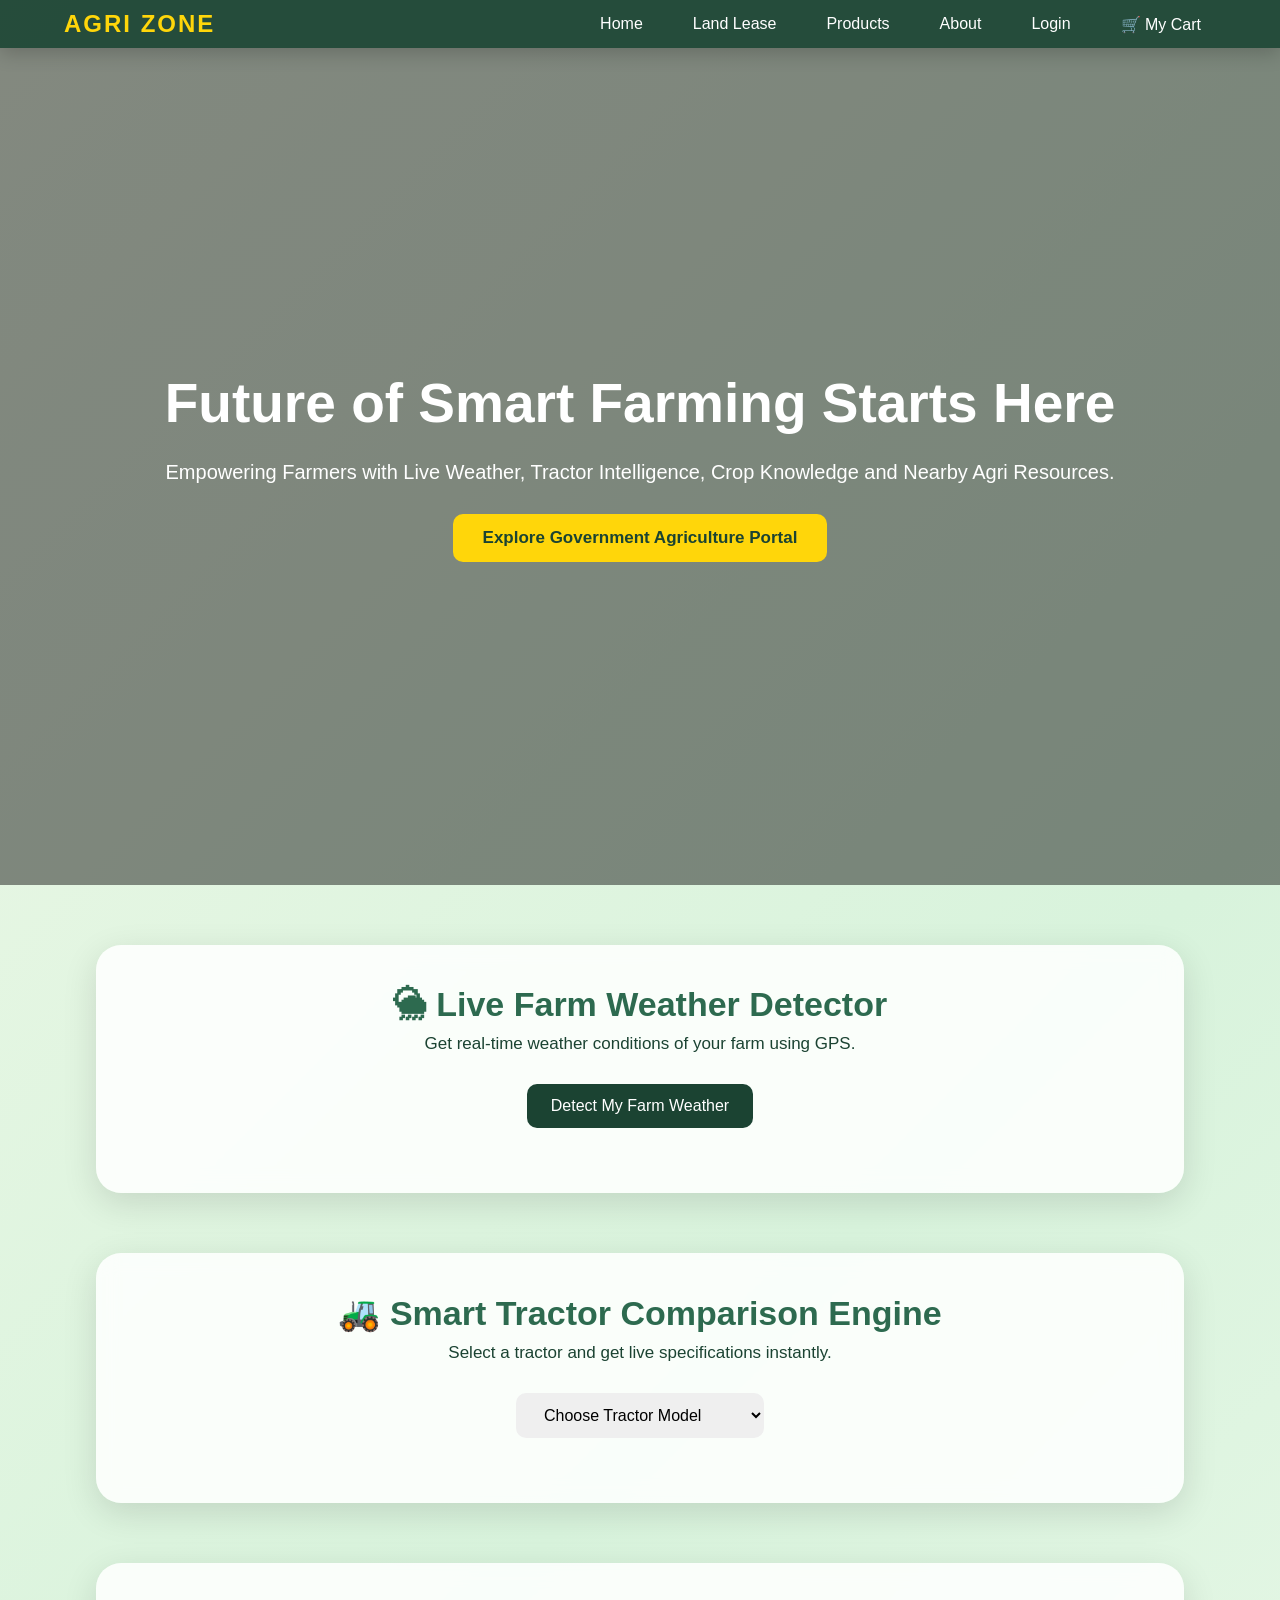
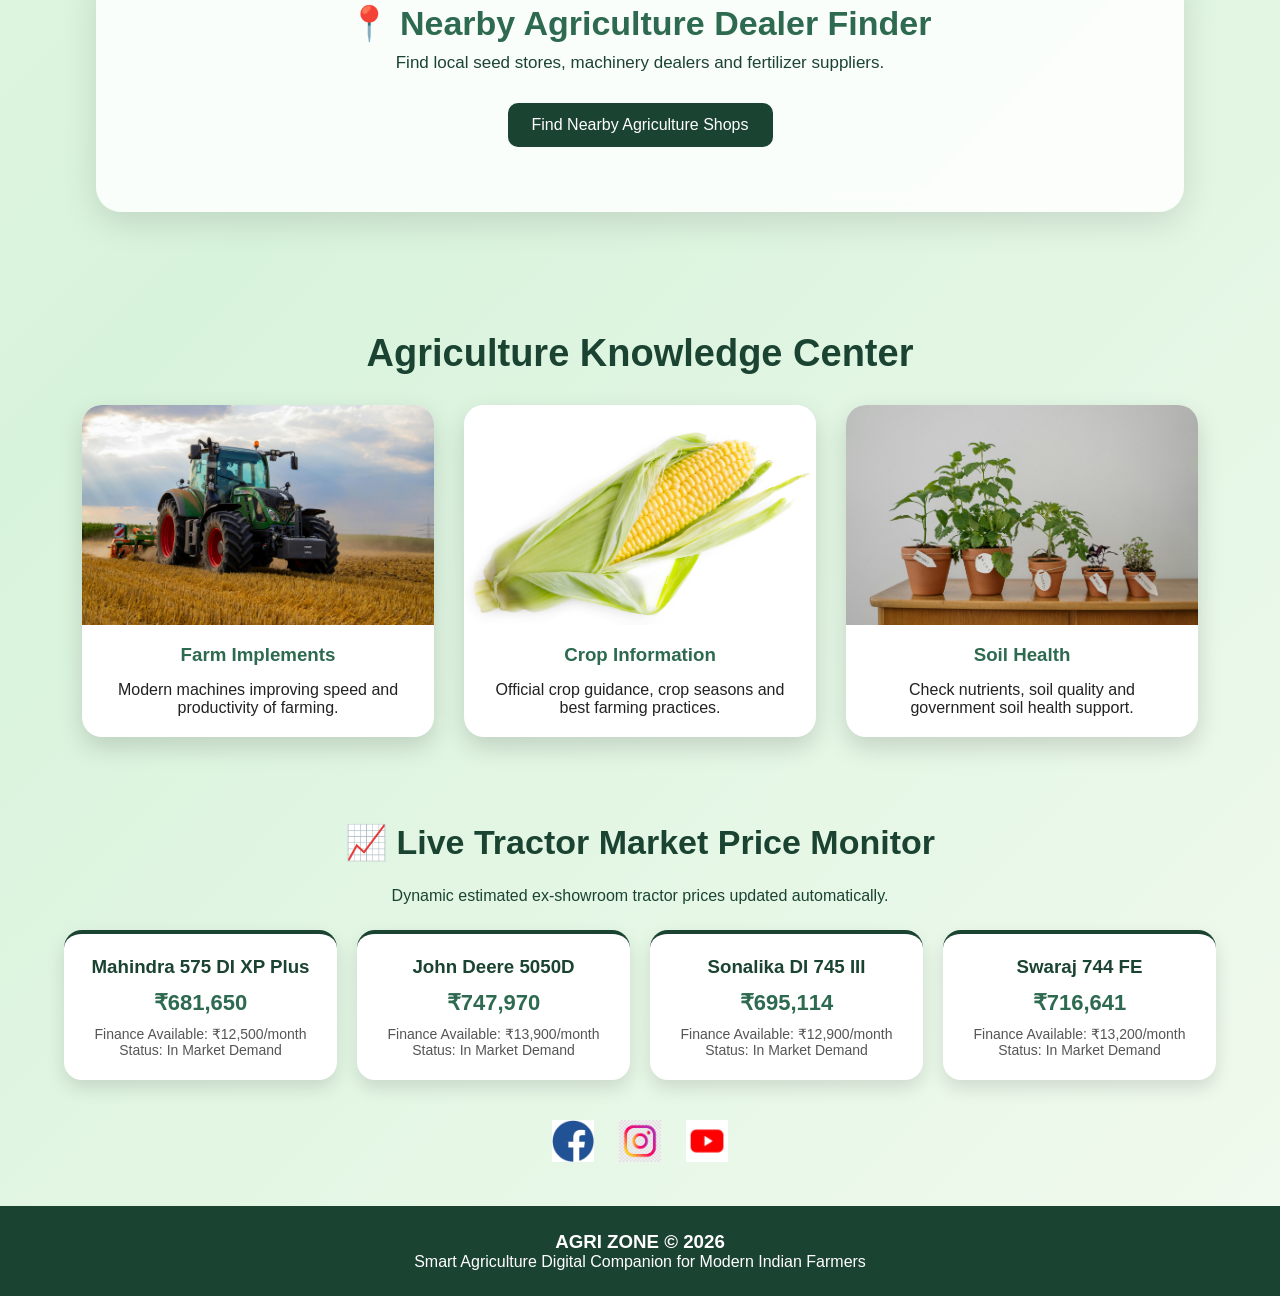
==== index.html @ c609134c "Initial upload of Agri Zone website" ====
<!DOCTYPE html>
<html lang="en">
<head>
    <meta charset="UTF-8">
    <meta name="viewport" content="width=device-width, initial-scale=1.0">
    <title>Agri Zone - Smart Agriculture Portal</title>
    <link rel="icon" href="i8.png">
    <link rel="stylesheet" href="style.css">
    
</head>
<body>
 
<!-- NAVBAR -->
<header>
    <div class="navbar">
        <div class="logo-area">
            <h2>AGRI ZONE</h2>
        </div>

        <nav>
            <ul>
                <li><a href="#hero">Home</a></li>
                <li><a href="lease.html">Land Lease</a></li>
                <li><a href="products.html">Products</a></li>
                <li><a href="about.html">About</a></li>
                <li class="user-menu">
                  <a href="login.html" id="userNav">Login</a>
                  <div id="dropdown" class="dropdown">
                  <button onclick="logoutUser()">Logout</button>
                </div></li>
                <li><a href="cart.html">🛒 My Cart</a></li>
                
                
            </ul>
        </nav>
    </div>
</header>

<!-- HERO -->
<section class="hero" id="hero">
    <div class="overlay"></div>
    <div class="hero-content">
        <h1>Future of Smart Farming Starts Here</h1>
        <p>Empowering Farmers with Live Weather, Tractor Intelligence, Crop Knowledge and Nearby Agri Resources.</p>
        <a href="https://agriwelfare.gov.in/" target="_blank">
            <button>Explore Government Agriculture Portal</button>
        </a>
    </div>
</section>

<!-- LIVE WEATHER -->
<section class="premium-box" id="weather">
    <h2>🌦 Live Farm Weather Detector</h2>
    <p>Get real-time weather conditions of your farm using GPS.</p>
    <button onclick="getWeather()">Detect My Farm Weather</button>
    <div id="weatherResult"></div>
</section>

<!-- TRACTOR SMART COMPARE -->
<section class="premium-box" id="tractor">
    <h2>🚜 Smart Tractor Comparison Engine</h2>
    <p>Select a tractor and get live specifications instantly.</p>
    
    <select id="tractorSelect" onchange="showTractorData()">
        <option value="">Choose Tractor Model</option>
        <option value="mahindra">Mahindra 575 DI XP Plus</option>
        <option value="john">John Deere 5050D</option>
        <option value="sonalika">Sonalika DI 745 III</option>
        <option value="swaraj">Swaraj 744 FE</option>
    </select>

    <div id="tractorData"></div>
</section>

<!-- NEARBY SHOPS -->
<section class="premium-box" id="shops">
    <h2>📍 Nearby Agriculture Dealer Finder</h2>
    <p>Find local seed stores, machinery dealers and fertilizer suppliers.</p>
    <button onclick="findLocalShops()">Find Nearby Agriculture Shops</button>
    <div id="shopResults"></div>
</section>

<!-- AGRI KNOWLEDGE -->
<section class="agri-info" id="knowledge">
    <h2>Agriculture Knowledge Center</h2>

    <div class="agri-grid">
        <a href="https://agrimachinery.nic.in/" target="_blank" class="agri-card">
            <img src="img7.jpeg">
            <h3>Farm Implements</h3>
            <p>Modern machines improving speed and productivity of farming.</p>
        </a>

        <a href="https://www.apnikheti.com/en/pn/crops-category/crops" target="_blank" class="agri-card">
            <img src="img6.jpeg">
            <h3>Crop Information</h3>
            <p>Official crop guidance, crop seasons and best farming practices.</p>
        </a>

        <a href="https://www.soilhealth.dac.gov.in/home" target="_blank" class="agri-card">
            <img src="img8.jpeg">
            <h3>Soil Health</h3>
            <p>Check nutrients, soil quality and government soil health support.</p>
        </a>
    </div>
</section>

<!-- STATIC TRACTOR TABLE -->
<section class="compare-section">
    <h2>📈 Live Tractor Market Price Monitor</h2>
    <p>Dynamic estimated ex-showroom tractor prices updated automatically.</p>

    <div id="livePriceBox"></div>
</section>

<!-- SOCIAL -->
<section class="social-media">
    <a href="https://facebook.com" target="_blank"><img src="ff.webp"></a>
    <a href="https://instagram.com" target="_blank"><img src="i.avif"></a>
    <a href="https://youtube.com" target="_blank"><img src="y.jpg"></a>
</section>

<footer id="footer">
    <h3>AGRI ZONE © 2026</h3>
    <p>Smart Agriculture Digital Companion for Modern Indian Farmers</p>
</footer>

<script src="script.js"></script>
</body>
</html>
---- style.css ----
*{
    margin:0;
    padding:0;
    box-sizing:border-box;
    font-family:'Montserrat',sans-serif;
    scroll-behavior:smooth;
}

body{
    background:linear-gradient(135deg,#eef8e7,#d8f3dc,#f1faee);
    color:#1b4332;
}

/* NAVBAR */
header{
    width:100%;
    background:rgba(27,67,50,0.95);
    position:sticky;
    top:0;
    z-index:1000;
    box-shadow:0 5px 20px rgba(0,0,0,0.2);
}

.navbar{
    width:90%;
    margin:auto;
    padding:10px 0;
    display:flex;
    justify-content:space-between;
    align-items:center;
}

.logo-area{
    display:flex;
    align-items:center;
    gap:12px;
}

.main-logo{
    width:55px;
    
}

.logo-area h2{
    color:#ffd60a;
    font-weight:800;
    letter-spacing:2px;
}

nav ul{
    list-style:none;
    display:flex;
    gap:20px;
}

nav ul li a{
    color:white;
    text-decoration:none;
    font-weight:500;
    transition:0.3s;
    padding:8px 15px;
    border-radius:8px;
}

nav ul li a:hover{
    background:#ffd60a;
    color:#1b4332;
}

/* HERO */
.hero{
    height:93vh;
    background-size:cover;
    background-position:center;
    display:flex;
    justify-content:center;
    align-items:center;
    position:relative;
    transition:1s;
}

.overlay{
    position:absolute;
    width:100%;
    height:100%;
    background:rgba(0,0,0,0.45);
}

.hero-content{
    position:relative;
    z-index:2;
    text-align:center;
    color:white;
    width:80%;
    animation:fadeUp 2s ease;
}

.hero-content h1{
    font-size:55px;
    margin-bottom:20px;
}

.hero-content p{
    font-size:20px;
    line-height:1.7;
}

.hero-content button{
    margin-top:25px;
    padding:14px 30px;
    border:none;
    background:#ffd60a;
    color:#1b4332;
    font-size:17px;
    border-radius:10px;
    cursor:pointer;
    transition:0.4s;
    font-weight:700;
}

.hero-content button:hover{
    transform:scale(1.08);
}

/* PREMIUM BOXES */
.premium-box{
    width:85%;
    margin:60px auto;
    background:rgba(255,255,255,0.85);
    backdrop-filter:blur(10px);
    padding:40px;
    border-radius:25px;
    box-shadow:0 10px 35px rgba(0,0,0,0.12);
    text-align:center;
    animation:fadeUp 1s ease;
}

.premium-box h2{
    font-size:34px;
    margin-bottom:10px;
    color:#2d6a4f;
}

.premium-box p{
    margin-bottom:20px;
    font-size:17px;
}

.premium-box button, select{
    padding:13px 24px;
    border:none;
    border-radius:10px;
    font-size:16px;
    margin-top:10px;
    cursor:pointer;
}

.premium-box button{
    background:#1b4332;
    color:white;
    transition:0.3s;
}

.premium-box button:hover{
    background:#ffd60a;
    color:#1b4332;
}

#weatherResult,#tractorData,#shopResults{
    margin-top:25px;
}

/* RESULT CARDS */
.data-card,.shop-card{
    background:#f8fff5;
    margin:15px auto;
    padding:25px;
    width:70%;
    border-left:6px solid #2d6a4f;
    border-radius:18px;
    box-shadow:0 8px 18px rgba(0,0,0,0.1);
    animation:fadeUp 1s ease;
}

.data-card h3,.shop-card h3{
    margin-bottom:12px;
    color:#1b4332;
}

/* AGRI GRID */
.agri-info{
    padding:60px 20px;
    text-align:center;
}

.agri-info h2{
    font-size:38px;
    margin-bottom:30px;
}

.agri-grid{
    width:90%;
    margin:auto;
    display:grid;
    grid-template-columns:repeat(auto-fit,minmax(280px,1fr));
    gap:30px;
}

.agri-card{
    background:white;
    border-radius:20px;
    overflow:hidden;
    text-decoration:none;
    color:#222;
    box-shadow:0 10px 25px rgba(0,0,0,0.15);
    transition:0.4s;
}

.agri-card:hover{
    transform:translateY(-10px);
}

.agri-card img{
    width:100%;
    height:220px;
    object-fit:cover;
}

.agri-card h3{
    margin:15px;
    color:#2d6a4f;
}

.agri-card p{
    padding:0 20px 20px;
}

/* TABLE */
.compare-section{
    width:90%;
    margin:25px auto;
    text-align:center;
}

.compare-section h2{
    margin-bottom:25px;
    font-size:34px;
}

#livePriceBox{
    display:grid;
    grid-template-columns:repeat(auto-fit,minmax(240px,1fr));
    gap:20px;
    margin-top:25px;
}

.price-card{
    background:white;
    padding:22px;
    border-radius:18px;
    box-shadow:0 8px 18px rgba(0,0,0,0.12);
    transition:0.3s;
    border-top:4px solid #1b4332;
}

.price-card:hover{
    transform:translateY(-6px);
}

.price-card h3{
    margin-bottom:12px;
    color:#1b4332;
}

.price{
    font-size:22px;
    font-weight:700;
    color:#2d6a4f;
    margin:10px 0;
}

.finance{
    color:#555;
    font-size:14px;
}


table{
    width:100%;
    border-collapse:collapse;
    background:white;
    box-shadow:0 10px 20px rgba(0,0,0,0.1);
}

th,td{
    padding:16px;
    border:1px solid #ddd;
}

th{
    background:#1b4332;
    color:white;
}

/* SOCIAL */
.social-media{
    display:flex;
    justify-content:center;
    gap:25px;
    margin:40px;
}

.social-media img{
    width:42px;
    transition:0.3s;
}

.social-media img:hover{
    transform:scale(1.2);
}

/* FOOTER */
footer{
    background:#1b4332;
    color:white;
    text-align:center;
    padding:25px;
}

/* ANIMATION */
@keyframes fadeUp{
    from{
        opacity:0;
        transform:translateY(30px);
    }
    to{
        opacity:1;
        transform:translateY(0);
    }
}

/* MOBILE */
@media(max-width:768px){
    .hero-content h1{
        font-size:32px;
    }

    nav ul{
        gap:8px;
        font-size:12px;
        flex-wrap:wrap;
        justify-content:center;
    }

    .data-card,.shop-card{
        width:95%;
    }
}

.login-page{
    height:100vh;
    display:flex;
    justify-content:center;
    align-items:center;
    background:linear-gradient(135deg,#d8f3dc,#eef8e7);
}

.login-box{
    width:350px;
    background:white;
    padding:35px;
    border-radius:20px;
    box-shadow:0 10px 25px rgba(0,0,0,0.15);
    text-align:center;
}

.login-box h2{
    margin-bottom:20px;
    color:#1b4332;
}

.login-box input{
    width:100%;
    padding:12px;
    margin:10px 0;
    border:1px solid #ccc;
    border-radius:8px;
}

.login-box button{
    width:100%;
    padding:12px;
    background:#1b4332;
    color:white;
    border:none;
    border-radius:8px;
    margin-top:10px;
    cursor:pointer;
}

.login-box button:hover{
    background:#2d6a4f;
}

.switch-text{
    margin-top:15px;
    font-size:14px;
}

.switch-text span{
    color:blue;
    cursor:pointer;
    font-weight:600;
}


/* PRODUCTS HERO */
.product-hero{
    text-align:center;
    padding:70px 20px 40px;
}

.product-hero h1{
    font-size:40px;
    color:#1b4332;
    margin-bottom:10px;
}

.product-hero p{
    font-size:16px;
    color:#444;
}

/* PRODUCTS GRID */
.products-container{
    width:90%;
    margin:20px auto 50px;
    display:grid;
    grid-template-columns:repeat(auto-fit,minmax(260px,1fr));
    gap:28px;
}

.product-card{
    background:white;
    border-radius:18px;
    overflow:hidden;
    box-shadow:0 8px 20px rgba(0,0,0,0.12);
    transition:0.35s;
    text-align:center;
}

.product-card:hover{
    transform:translateY(-8px);
}

.product-card img{
    width:100%;
    height:220px;
    object-fit:cover;
}

.product-card h3{
    margin:15px 0 10px;
    color:#1b4332;
}

.product-card p{
    padding:0 18px;
    font-size:14px;
    min-height:60px;
    color:#555;
}

.product-card button{
    margin:18px 0 22px;
    padding:11px 22px;
    border:none;
    background:#1b4332;
    color:white;
    border-radius:8px;
    cursor:pointer;
    transition:0.3s;
}

.product-card button:hover{
    background:#2d6a4f;
}


.affiliate-note{
    width:85%;
    margin:30px auto 60px;
    background:white;
    padding:30px;
    border-radius:18px;
    box-shadow:0 8px 18px rgba(0,0,0,0.1);
    text-align:center;
}

.affiliate-note h3{
    margin-bottom:15px;
    color:#1b4332;
}

.affiliate-note p{
    line-height:1.7;
    color:#444;
}


/* LAND LEASE PAGE */
.lease-hero{
    text-align:center;
    padding:60px 20px 30px;
}

.lease-hero h1{
    font-size:38px;
    color:#1b4332;
    margin-bottom:10px;
}

.lease-form-section{
    display:flex;
    justify-content:center;
    margin:20px 0 40px;
}

.lease-box{
    width:460px;
    background:white;
    padding:35px;
    border-radius:20px;
    box-shadow:0 10px 25px rgba(0,0,0,0.14);
    text-align:center;
}

.lease-box h2{
    margin-bottom:18px;
    color:#1b4332;
}

.lease-box input,
.lease-box select,
.lease-box textarea{
    width:100%;
    padding:12px;
    margin:10px 0;
    border:1px solid #ccc;
    border-radius:8px;
}

.lease-box textarea{
    height:90px;
    resize:none;
}

.lease-box button{
    width:100%;
    padding:12px;
    border:none;
    background:#1b4332;
    color:white;
    border-radius:8px;
    margin-top:15px;
    cursor:pointer;
}

#leaseMsg{
    margin-top:15px;
    color:green;
    font-weight:600;
}

.lease-display{
    width:88%;
    margin:20px auto 60px;
    text-align:center;
}

#leaseListings{
    display:grid;
    grid-template-columns:repeat(auto-fit,minmax(260px,1fr));
    gap:20px;
    margin-top:25px;
}

.lease-card{
    background:white;
    padding:22px;
    border-radius:16px;
    box-shadow:0 8px 18px rgba(0,0,0,0.1);
    text-align:left;
}

/* back button */
.simple-back-btn{
    display:block;
    width:180px;
    margin:30px auto 50px;
    text-align:center;
    text-decoration:none;
    background:#1b4332;
    color:white;
    padding:12px;
    border-radius:8px;
    font-size:15px;
    transition:0.3s;
}

.simple-back-btn:hover{
    background:#2d6a4f;
}

.product-search-box{
    text-align:center;
    margin:30px 0;
}

.product-search-box input{
    width:320px;
    padding:12px;
    border:1px solid #ccc;
    border-radius:8px;
}


/* USER DROPDOWN */
.user-menu {
    position: relative;
}

.dropdown {
    display: none;
    position: absolute;
    top: 40px;
    right: 0;
    background: white;
    border-radius: 8px;
    box-shadow: 0 5px 15px rgba(0,0,0,0.2);
    padding: 10px;
    min-width: 120px;
    z-index: 1000;
}

.dropdown button {
    width: 100%;
    padding: 8px;
    border: none;
    background: #1f6c25;
    color: white;
    cursor: pointer;
    border-radius: 5px;
}

.dropdown button:hover {
    background: #145016;
}

.cart-page{
    width:80%;
    margin:50px auto;
    text-align:center;
}

.product-card button{
    margin:5px;
    padding:10px 15px;
    border:none;
    background:#1f6c25;
    color:white;
    cursor:pointer;
    border-radius:5px;
}
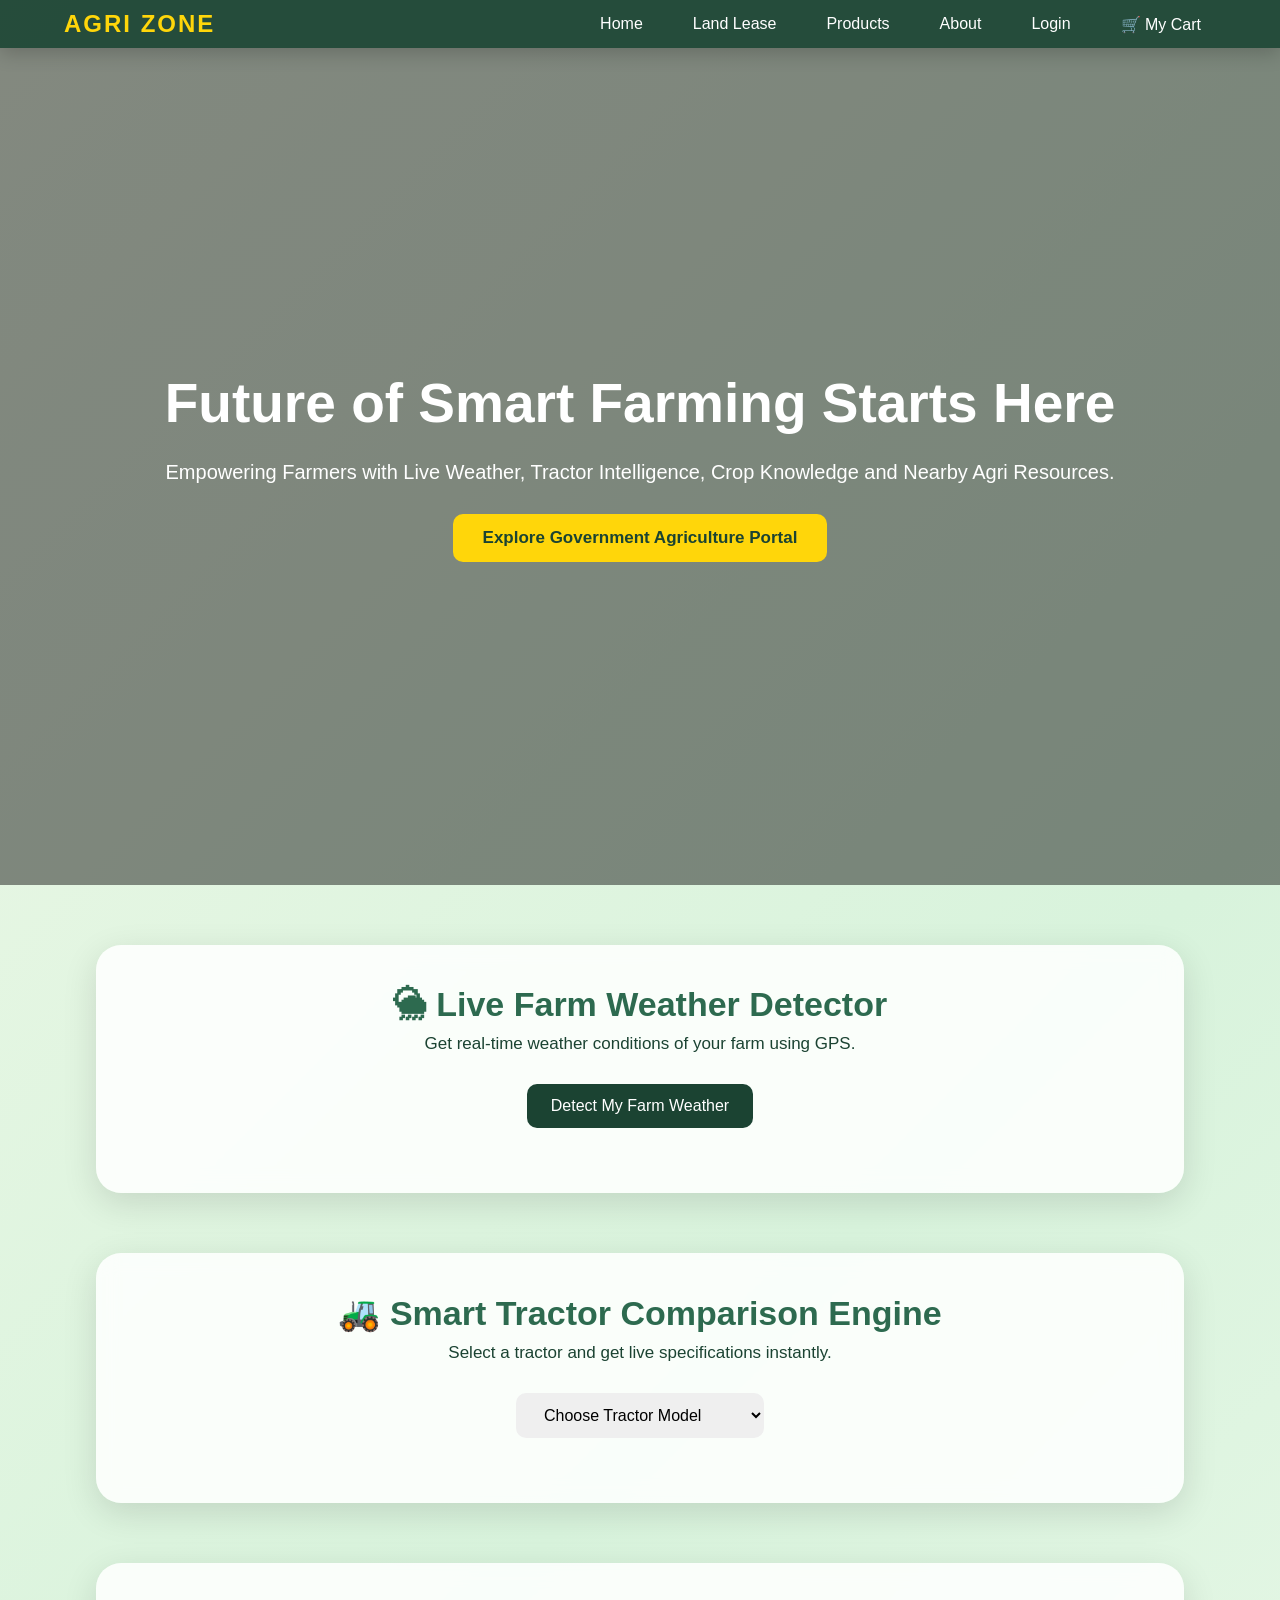
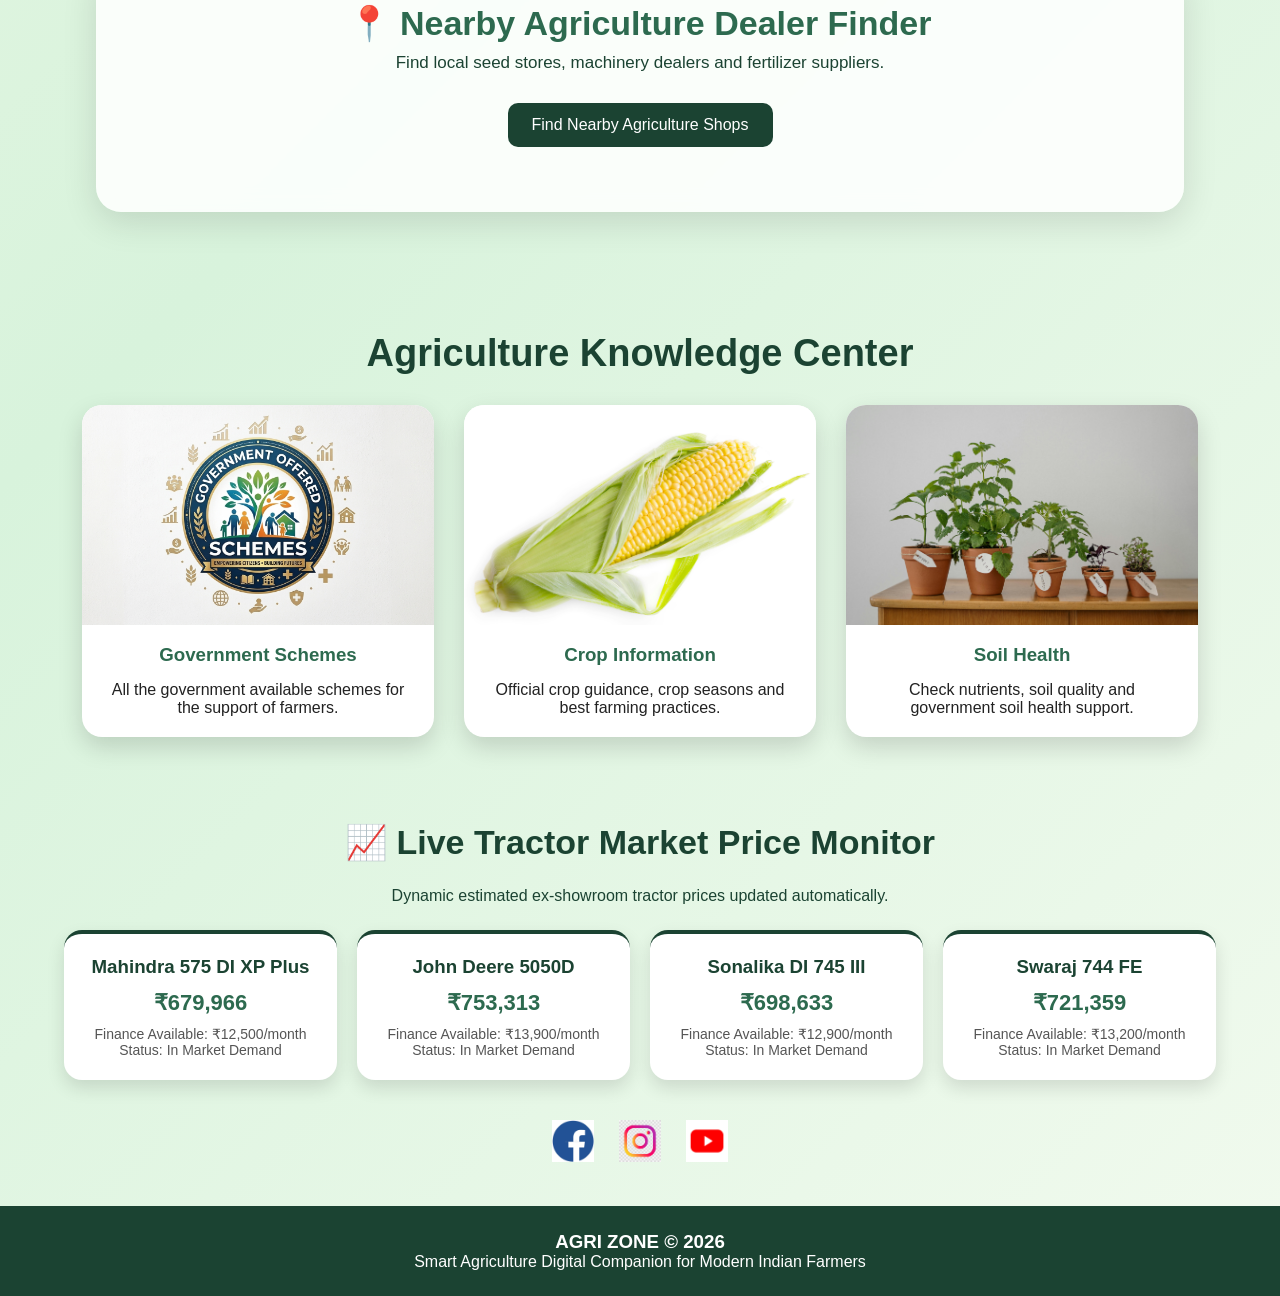
==== commit c68c5b8b: "index.html" ====
--- a/index.html
+++ b/index.html
@@ -85,10 +85,10 @@
     <h2>Agriculture Knowledge Center</h2>
 
     <div class="agri-grid">
-        <a href="https://agrimachinery.nic.in/" target="_blank" class="agri-card">
-            <img src="img7.jpeg">
-            <h3>Farm Implements</h3>
-            <p>Modern machines improving speed and productivity of farming.</p>
+        <a href="schemes.html" target="_blank" class="agri-card">
+            <img src="img9.png">
+            <h3>Government Schemes</h3>
+            <p>All the government available schemes for the support of farmers.</p>
         </a>
 
         <a href="https://www.apnikheti.com/en/pn/crops-category/crops" target="_blank" class="agri-card">
@@ -127,4 +127,4 @@
 
 <script src="script.js"></script>
 </body>
-</html>+</html>
